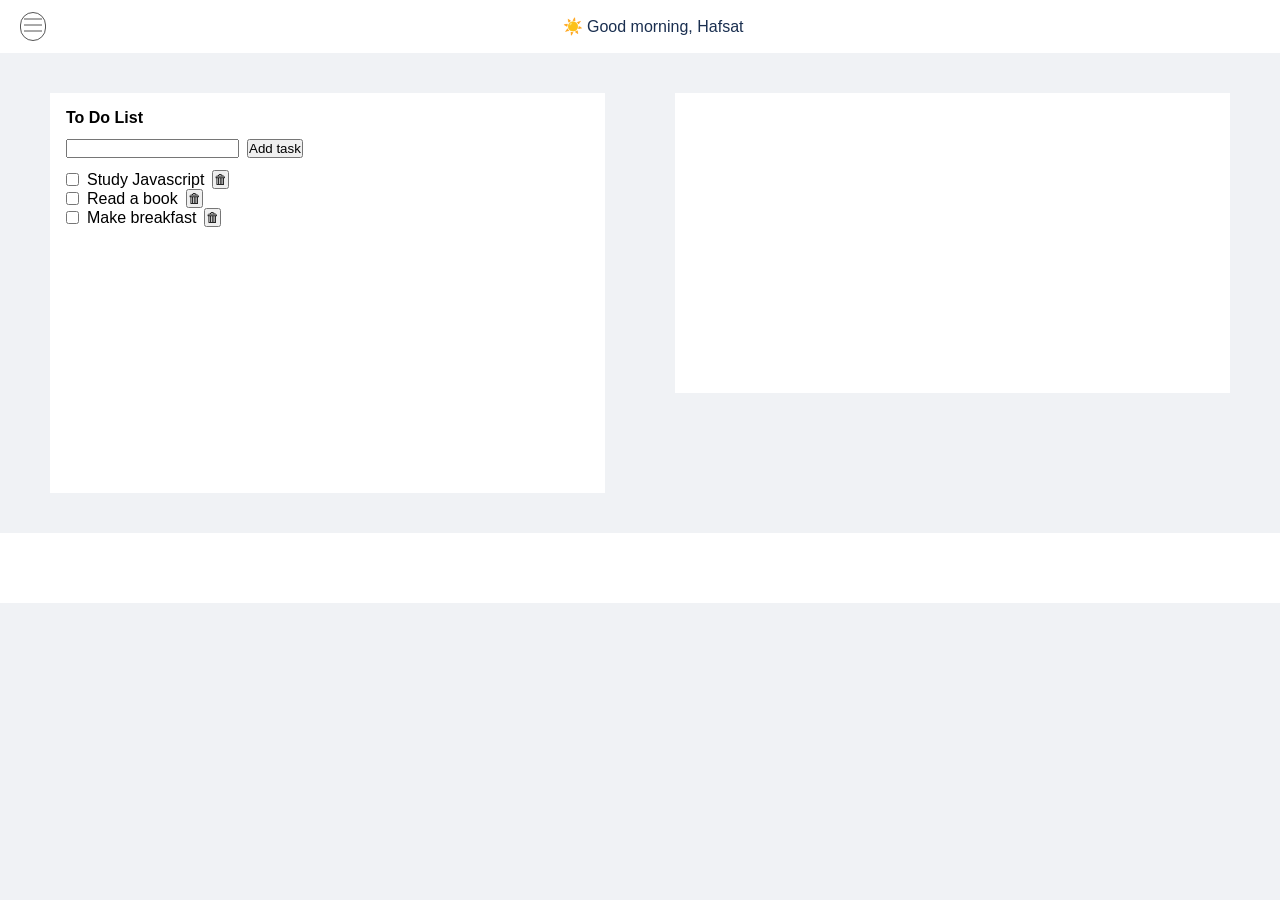
==== index.html @ ef816823 "fix: correct task row class names and align input row" ====
<!DOCTYPE html>
<html lang="en">
<head>
    <meta charset="UTF-8">
    <meta name="viewport" content="width=device-width, initial-scale=1.0">
    <title>My Dashboard</title>
    <link rel="stylesheet" href="style.css">
</head>
<body>
    
    <nav class="nav-bar">
        <button class="menu"> <svg xmlns="http://www.w3.org/2000/svg" width="24" height="24" viewBox="0 0 24 24">
  <path d="M3 6h18M3 12h18M3 18h18" stroke="currentColor" stroke-width="1"/>
</svg>

</button>
        <p class="dynamic-greeting"> ☀️ Good morning, Hafsat </p>
            <h2 class="live-clock"></h2>
        
    </nav>

<div class="main">
    <div class="to-do-list">
        <h2 class="panel-title"> To Do List</h2>
        <div class="input-row">
        <input type="text"> 
        <button class="add-task"> Add task</button>
        </div> 
        <div class="task-item">
            <input type="checkbox">
            <span> Study Javascript</span>
            <button class="del-btn">🗑</button>
        </div> 
        <div class="task-item">
            <input type="checkbox">
            <span> Read a book</span>
            <button class="del-btn">🗑</button>
         </div>    
        <div class="task-item">
            <input type="checkbox">
            <span> Make breakfast</span>
            <button class="del-btn">🗑</button> 
         </div>       
    </div>

        <div class="focus-timer"></div>
</div>
<div class="progress-section"></div>
<script src="script.js"></script>
</body>
</html>
---- style.css ----
*{
    margin:0px ;
    padding:0px ;
    box-sizing:border-box;
}
body{
    background-color:#f0f2f5;
    font-family: sans-serif;
}



.nav-bar{
    display: flex;
    justify-content: space-between;
    align-items: center;
    background-color: white;
    padding: 12px 20px;
}

.menu{
    border-radius: 25px;
    background-color: white;
    color:#555555;
    cursor: pointer;
    border: 1px solid #555555;
}

.main{
    display: flex;
    gap: 70px;
    margin-top: 40px;
}

.to-do-list{
    background-color: white;
    padding: 16px;
    flex: 1;
    min-height: 400px;
    margin-left: 50px;
}

.input-row {
    display: flex;
    gap: 8px;
    margin-bottom: 12px;
}

.panel-title{
    font-size: 16px;
    margin-bottom: 12px;
}


.focus-timer{
    background-color: white;
    padding: 16px;
    flex: 1;
    height: 300px;
    margin-right:50px ;
}

.progress-section{
    background-color: white;
    margin-top: 40px;
    padding: 16px;
    height: 70px;
    min-width:fit-content;
}

.dynamic-greeting{
    color: #1A2F50;
}

.task-item{
    display: flex;
    align-items: center;
    gap: 8px;
}
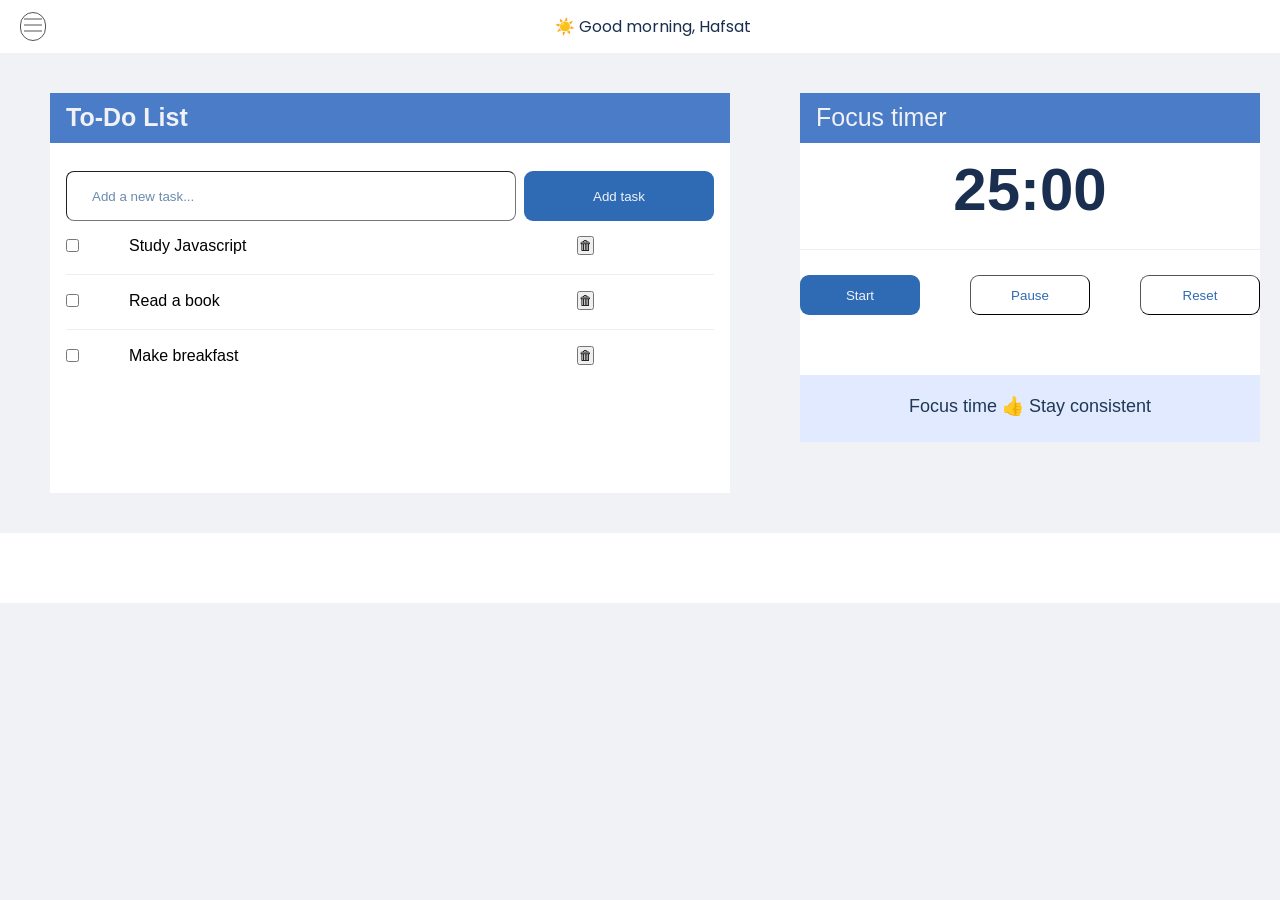
==== commit bfeac4d7: "Completed structure and styling of to do list and focus timer section" ====
--- a/index.html
+++ b/index.html
@@ -4,6 +4,7 @@
     <meta charset="UTF-8">
     <meta name="viewport" content="width=device-width, initial-scale=1.0">
     <title>My Dashboard</title>
+    <link href="https://fonts.googleapis.com/css2?family=Poppins:wght@400;600&display=swap" rel="stylesheet">
     <link rel="stylesheet" href="style.css">
 </head>
 <body>
@@ -21,9 +22,10 @@
 
 <div class="main">
     <div class="to-do-list">
-        <h2 class="panel-title"> To Do List</h2>
+        <h2 class="panel-title"> To-Do List</h2>
+        <div class="todo-content">
         <div class="input-row">
-        <input type="text"> 
+        <input type="text" class="input-task" placeholder="Add a new task..."> 
         <button class="add-task"> Add task</button>
         </div> 
         <div class="task-item">
@@ -31,21 +33,35 @@
             <span> Study Javascript</span>
             <button class="del-btn">🗑</button>
         </div> 
+        <hr class="items-hr">
         <div class="task-item">
             <input type="checkbox">
             <span> Read a book</span>
             <button class="del-btn">🗑</button>
          </div>    
+         <hr class="items-hr">
         <div class="task-item">
             <input type="checkbox">
             <span> Make breakfast</span>
             <button class="del-btn">🗑</button> 
          </div>       
+         </div>
     </div>
 
-        <div class="focus-timer"></div>
+        <div class="focus-timer">
+            <div class="panel-title">Focus timer</div>
+            <h1 class="timer">25:00</h1>
+            <hr class="timer-hr">
+            <div class="timer-btns">
+            <button class="start-btn">Start</button>
+            <button class="pause-btn">Pause</button>
+            <button class="reset-btn">Reset</button>
+            </div>
+            <div class="motivation-text">Focus time 👍 Stay consistent </div>
+        </div>    
+</div>            
+<div class="progress-section">
 </div>
-<div class="progress-section"></div>
 <script src="script.js"></script>
 </body>
 </html>
--- a/style.css
+++ b/style.css
@@ -7,9 +7,6 @@
     background-color:#f0f2f5;
     font-family: sans-serif;
 }
-
-
-
 .nav-bar{
     display: flex;
     justify-content: space-between;
@@ -17,7 +14,6 @@
     background-color: white;
     padding: 12px 20px;
 }
-
 .menu{
     border-radius: 25px;
     background-color: white;
@@ -34,32 +30,33 @@
 
 .to-do-list{
     background-color: white;
-    padding: 16px;
     flex: 1;
     min-height: 400px;
     margin-left: 50px;
+
 }
-
 .input-row {
     display: flex;
     gap: 8px;
+    margin-bottom: 15px;
+}
+.panel-title{
+    font-size: 25px;
     margin-bottom: 12px;
+    background-color: #4a7cc7;
+    height: 50px;
+    color: #f0f2f5;
+    padding: 10px 16px;
 }
-
-.panel-title{
-    font-size: 16px;
-    margin-bottom: 12px;
+.todo-content {
+    padding: 16px;
 }
-
-
 .focus-timer{
     background-color: white;
-    padding: 16px;
     flex: 1;
     height: 300px;
     margin-right:50px ;
 }
-
 .progress-section{
     background-color: white;
     margin-top: 40px;
@@ -67,14 +64,93 @@
     height: 70px;
     min-width:fit-content;
 }
-
 .dynamic-greeting{
     color: #1A2F50;
+    font-family: 'Poppins', sans-serif;
 }
-
 .task-item{
     display: flex;
     align-items: center;
-    gap: 8px;
+    gap: 50px;
+    margin-bottom: 19px;
+    margin-right: 120px;
 }
+.input-task{
+    height: 50px;
+    width: 450px;
+    border-radius: 8px;
+    border-width: 0.1px;
+    padding-left: 25px;
+}
+input::placeholder{
+    color: #6B8BAE;
+}
+.add-task{
+    height: 50px;
+    width: 190px;
+    background-color: #2F6BB5;
+    color: #f0f2f5;
+    border: none;
+    border-radius: 9px; 
+}
+.task-item span{
+    flex:1;
+}
+.timer{
+    text-align: center;
+    margin-bottom: 25px;
+    font-size: 60px;
+    color: #1A2F50;
+}
+.timer-btns{
+    display: flex;
+    gap: 50px;
+    justify-content: center;
+    margin-bottom: 60px;
+   
+}
+.start-btn{
+    height: 40px;
+    width: 120px;
+    background-color: #2F6BB5;
+    color: #f0f2f5;
+    border: none;
+    border-radius: 9px; 
+}
+.pause-btn{
+    height: 40px;
+    width: 120px;
+    background-color:white;
+    color: #2F6BB5;
+    border-width: 0.5px;
+    border-radius: 9px; 
+}
+.reset-btn{
+    height: 40px;
+    width: 120px;
+    background-color: white; 
+    color: #2F6BB5;
+    border-width: 0.5px;
+    border-radius: 9px; 
+}
+.items-hr {
+    border: none;
+    border-top: 1px solid #eeeeee;
+    margin: 16px 0;
+}
+.timer-hr{
+    border: none;
+    border-top: 1px solid #eeeeee;
+    margin-bottom: 25px;
+}
+.motivation-text{
+    color: #1F3955;
+    background-color: #e2eaff;
+    font-size: 18px;
+    height: 67px;
+    text-align: center;
+    margin-top: 20px;
+    padding-top: 20px;
 
+
+}
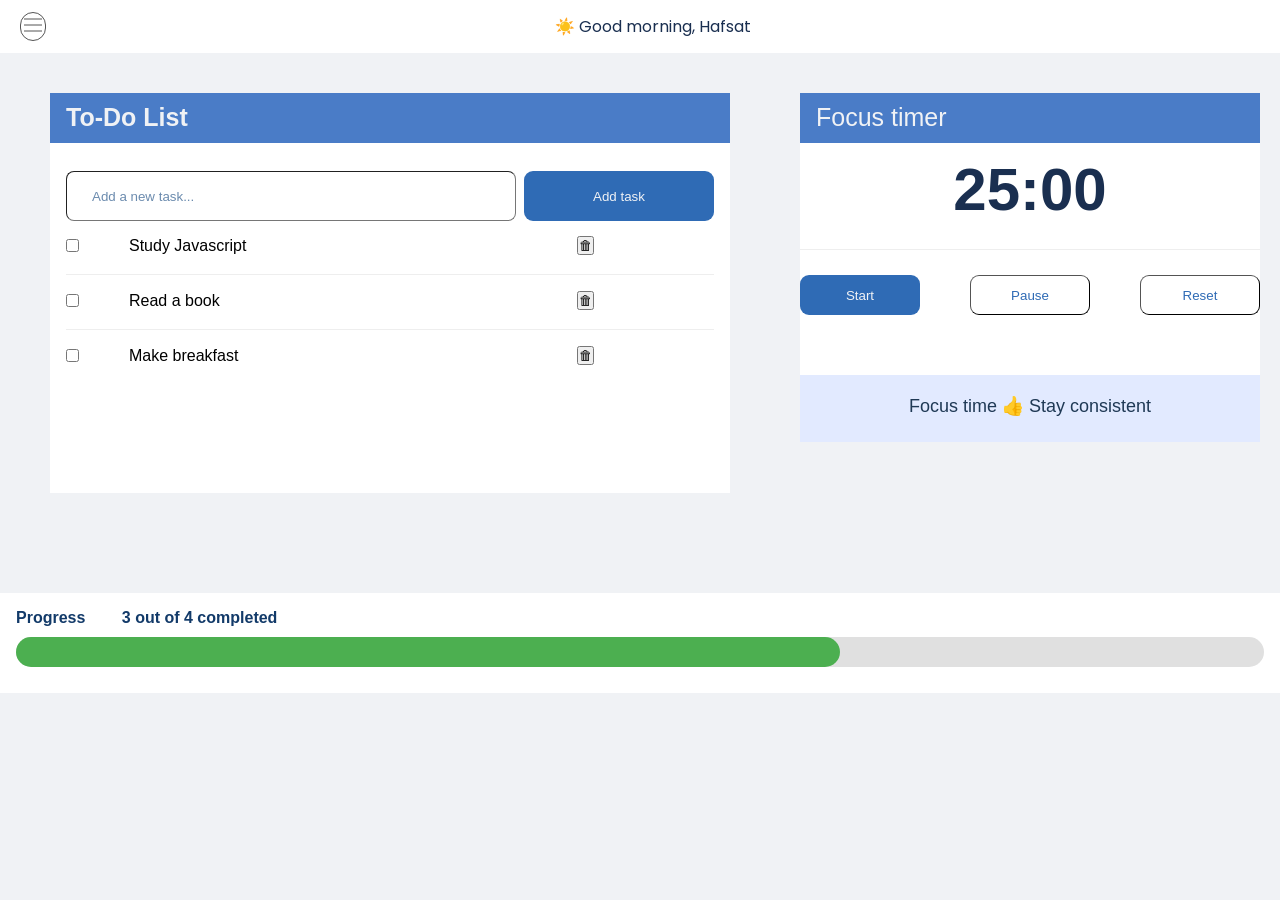
==== commit 69e40dbb: "Added progress section structure and styling" ====
--- a/index.html
+++ b/index.html
@@ -61,6 +61,10 @@
         </div>    
 </div>            
 <div class="progress-section">
+    <p class="progress-label"> Progress <span class="progress-section"></span> 3 out of 4 completed</p>
+<div class="progress-bar-bg">
+    <div class="progress-bar-fill"></div>
+</div>
 </div>
 <script src="script.js"></script>
 </body>
--- a/style.css
+++ b/style.css
@@ -26,6 +26,7 @@
     display: flex;
     gap: 70px;
     margin-top: 40px;
+    margin-bottom: 100px;
 }
 
 .to-do-list{
@@ -151,6 +152,25 @@
     text-align: center;
     margin-top: 20px;
     padding-top: 20px;
-
-
+}
+.progress-bar-bg{
+    background-color: #e0e0e0;
+    height:30px;
+    border-radius: 99px; 
+    margin-top: 10px;
+}
+.progress-bar-fill{
+    background-color: #4caf50;
+    border-radius: 99px;
+    width: 66%;
+    height: 100%;
+}
+.progress-section{
+    margin-bottom: 40px;
+    padding-bottom: 10px;
+    height: 100px;
+}
+.progress-label{
+    color: #123A69;
+    font-weight: 700;
 }
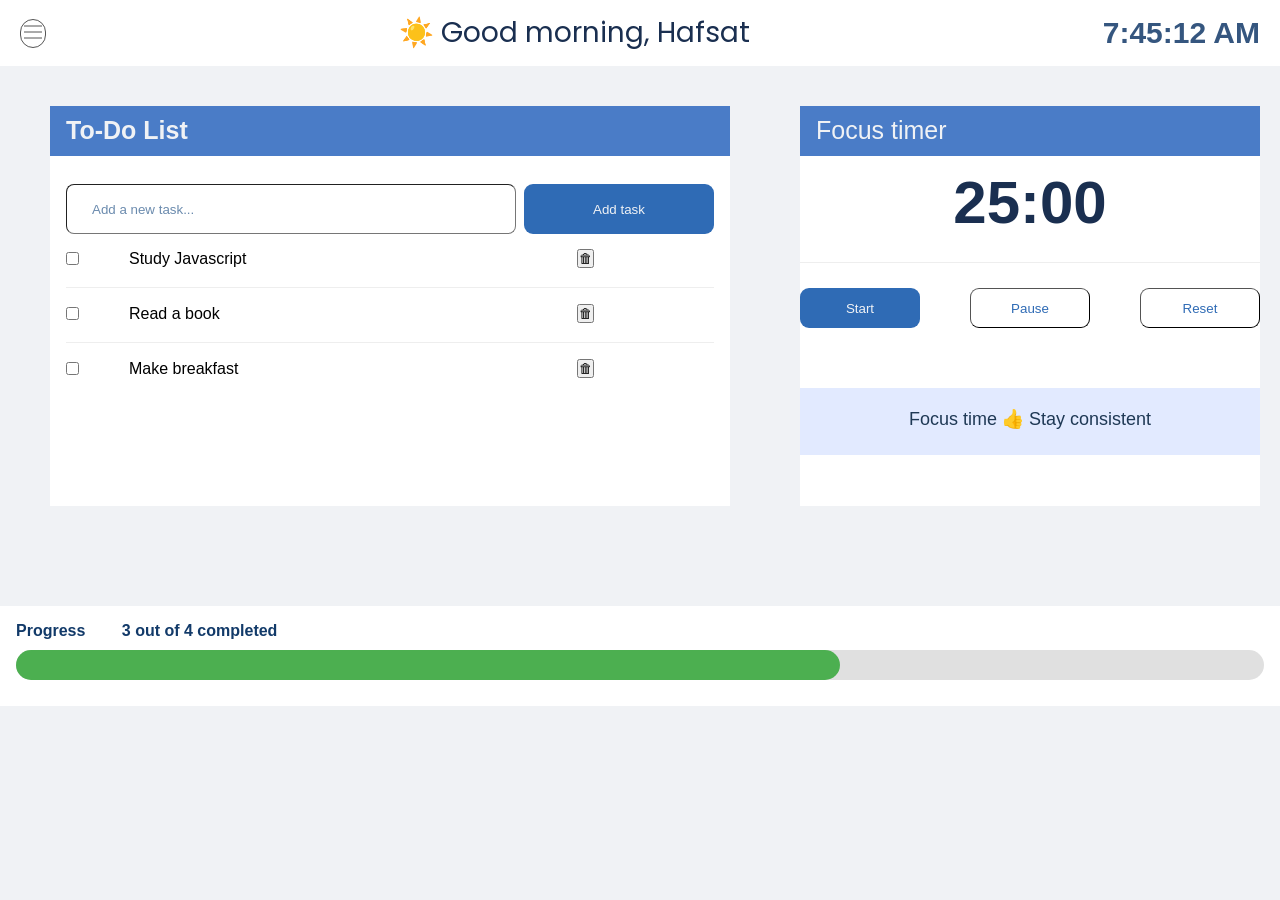
==== commit 2139580c: "completed progress bar structure and styling, made the website responsive" ====
--- a/index.html
+++ b/index.html
@@ -8,16 +8,13 @@
     <link rel="stylesheet" href="style.css">
 </head>
 <body>
-    
     <nav class="nav-bar">
         <button class="menu"> <svg xmlns="http://www.w3.org/2000/svg" width="24" height="24" viewBox="0 0 24 24">
-  <path d="M3 6h18M3 12h18M3 18h18" stroke="currentColor" stroke-width="1"/>
-</svg>
-
-</button>
+        <path d="M3 6h18M3 12h18M3 18h18" stroke="currentColor" stroke-width="1"/>
+        </svg>
+        </button>
         <p class="dynamic-greeting"> ☀️ Good morning, Hafsat </p>
-            <h2 class="live-clock"></h2>
-        
+            <h2 class="live-clock">7:45:12 AM</h2>
     </nav>
 
 <div class="main">
--- a/style.css
+++ b/style.css
@@ -14,6 +14,15 @@
     background-color: white;
     padding: 12px 20px;
 }
+.dynamic-greeting{
+    color: #1A2F50;
+    font-family: 'Poppins', sans-serif;
+    font-size: 28px;
+}
+.live-clock{
+    color:#35567F;
+    font-size: 30px;
+}
 .menu{
     border-radius: 25px;
     background-color: white;
@@ -45,7 +54,7 @@
     font-size: 25px;
     margin-bottom: 12px;
     background-color: #4a7cc7;
-    height: 50px;
+    min-height: 50px;
     color: #f0f2f5;
     padding: 10px 16px;
 }
@@ -55,19 +64,15 @@
 .focus-timer{
     background-color: white;
     flex: 1;
-    height: 300px;
+    min-height: 300px;
     margin-right:50px ;
 }
 .progress-section{
     background-color: white;
     margin-top: 40px;
     padding: 16px;
-    height: 70px;
+    min-height: 70px;
     min-width:fit-content;
-}
-.dynamic-greeting{
-    color: #1A2F50;
-    font-family: 'Poppins', sans-serif;
 }
 .task-item{
     display: flex;
@@ -111,29 +116,21 @@
    
 }
 .start-btn{
-    height: 40px;
-    width: 120px;
+    min-height: 40px;
+    min-width: 120px;
     background-color: #2F6BB5;
     color: #f0f2f5;
     border: none;
     border-radius: 9px; 
 }
-.pause-btn{
-    height: 40px;
-    width: 120px;
+.pause-btn, .reset-btn{
+    min-height: 40px;
+    min-width: 120px;
     background-color:white;
     color: #2F6BB5;
     border-width: 0.5px;
     border-radius: 9px; 
 }
-.reset-btn{
-    height: 40px;
-    width: 120px;
-    background-color: white; 
-    color: #2F6BB5;
-    border-width: 0.5px;
-    border-radius: 9px; 
-}
 .items-hr {
     border: none;
     border-top: 1px solid #eeeeee;
@@ -148,7 +145,7 @@
     color: #1F3955;
     background-color: #e2eaff;
     font-size: 18px;
-    height: 67px;
+    min-height: 67px;
     text-align: center;
     margin-top: 20px;
     padding-top: 20px;
@@ -173,4 +170,53 @@
 .progress-label{
     color: #123A69;
     font-weight: 700;
-}+}
+@media (max-width: 768px) {
+    .main{
+        flex-direction: column;
+        gap: 20px;
+        margin-top: 20px;
+        margin-bottom: 40px;
+    }
+    .to-do-list {
+        margin-left: 16px;
+        margin-right: 16px;
+    }
+    .focus-timer {
+        margin-left: 16px;
+        margin-right: 16px;
+    }
+    .progress-section {
+        margin-left: 16px;
+        margin-right: 16px;
+    }
+    .input-task{
+        width: 100%;
+    }
+    .add-task{
+        width: 120px;
+    }
+    .task-item{
+        gap: 10px;
+        margin-right: 0;
+    }
+    .timer{
+        font-size: 40px;
+    }
+    .timer-btns{
+        gap:10px;
+    }
+    .start-btn, .pause-btn, .reset-btn{
+        min-width: 80px;
+    }
+    .dynamic-greeting{
+        font-size: 15px;
+    }
+    .live-clock{
+        font-size: 15px;
+        padding-right: 2px;
+    }
+    .nav-bar{
+        text-align: center;
+    }
+}
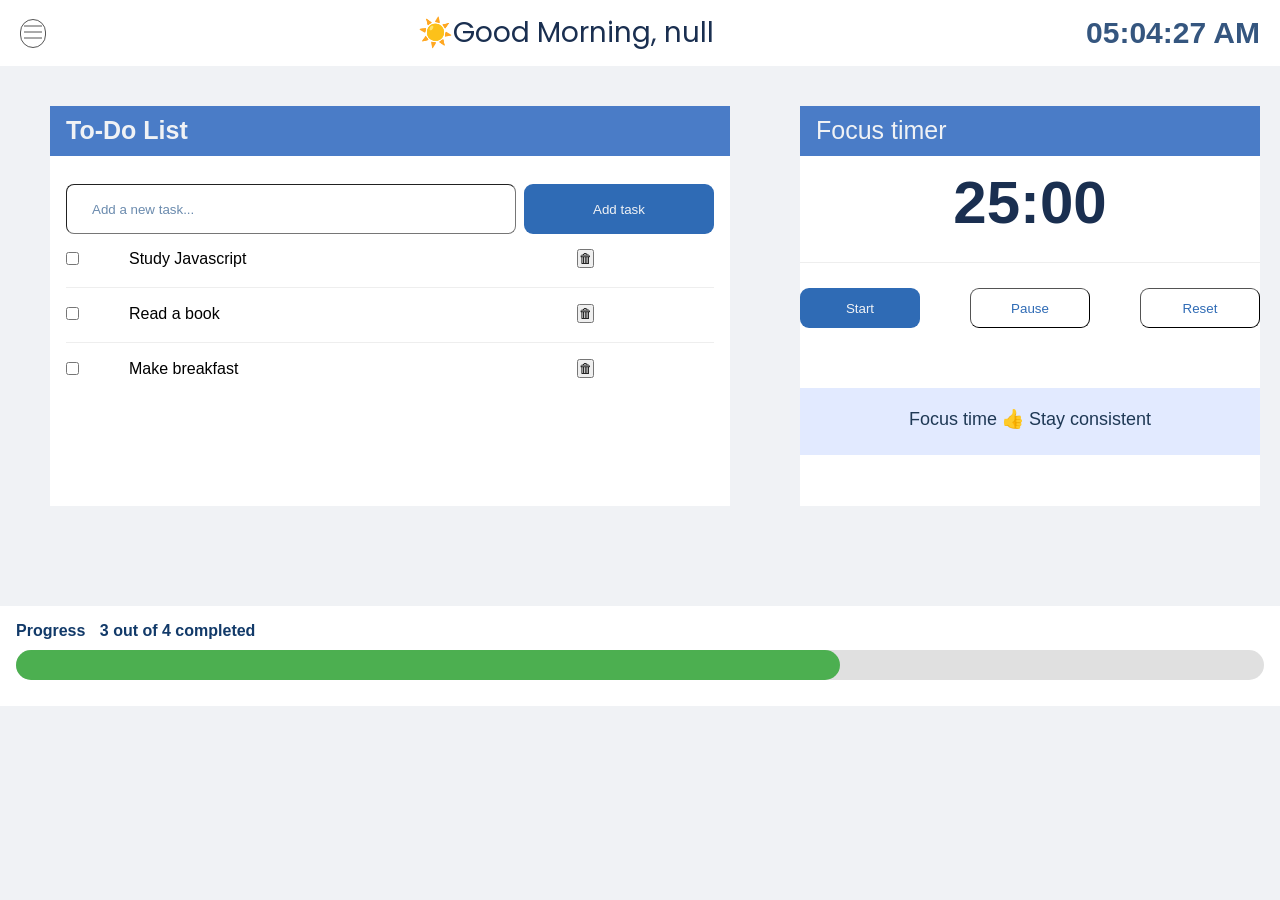
==== commit 89e604d1: "feat: add live clock with AM/PM and dynamic greeting with user prompt" ====
--- a/index.html
+++ b/index.html
@@ -58,7 +58,7 @@
         </div>    
 </div>            
 <div class="progress-section">
-    <p class="progress-label"> Progress <span class="progress-section"></span> 3 out of 4 completed</p>
+    <p class="progress-label"> Progress <span class="progress-text"></span> 3 out of 4 completed</p>
 <div class="progress-bar-bg">
     <div class="progress-bar-fill"></div>
 </div>
--- a/style.css
+++ b/style.css
@@ -171,6 +171,11 @@
     color: #123A69;
     font-weight: 700;
 }
+.progress-text {
+    margin-left: 10px;
+    font-weight: 400;
+    color: #555555;
+}
 @media (max-width: 768px) {
     .main{
         flex-direction: column;
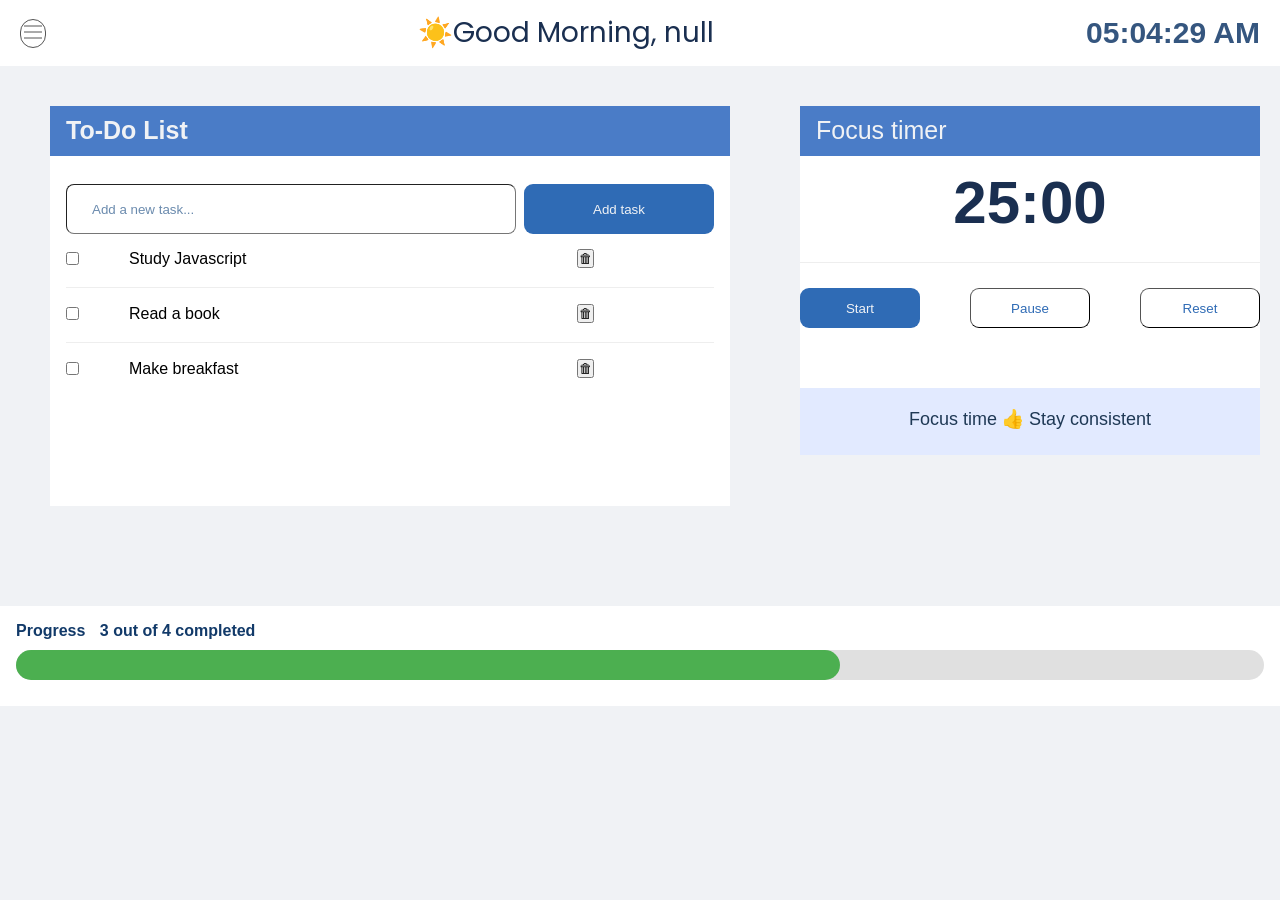
==== commit c0098963: "feat: add task input and dynamic task display functionality" ====
--- a/index.html
+++ b/index.html
@@ -23,8 +23,9 @@
         <div class="todo-content">
         <div class="input-row">
         <input type="text" class="input-task" placeholder="Add a new task..."> 
-        <button class="add-task"> Add task</button>
+        <button class="add-task" onclick="addTasks()"> Add task</button>
         </div> 
+        <div id="task-list">
         <div class="task-item">
             <input type="checkbox">
             <span> Study Javascript</span>
@@ -43,6 +44,7 @@
             <button class="del-btn">🗑</button> 
          </div>       
          </div>
+         </div>
     </div>
 
         <div class="focus-timer">
@@ -50,9 +52,9 @@
             <h1 class="timer">25:00</h1>
             <hr class="timer-hr">
             <div class="timer-btns">
-            <button class="start-btn">Start</button>
-            <button class="pause-btn">Pause</button>
-            <button class="reset-btn">Reset</button>
+            <button class="start-btn"  onclick="startTimer()">Start</button>
+            <button class="pause-btn"  onclick="pauseTimer()">Pause</button>
+            <button class="reset-btn"  onclick="resetTimer()">Reset</button>
             </div>
             <div class="motivation-text">Focus time 👍 Stay consistent </div>
         </div>    
--- a/style.css
+++ b/style.css
@@ -64,7 +64,7 @@
 .focus-timer{
     background-color: white;
     flex: 1;
-    min-height: 300px;
+    height: 300px;
     margin-right:50px ;
 }
 .progress-section{
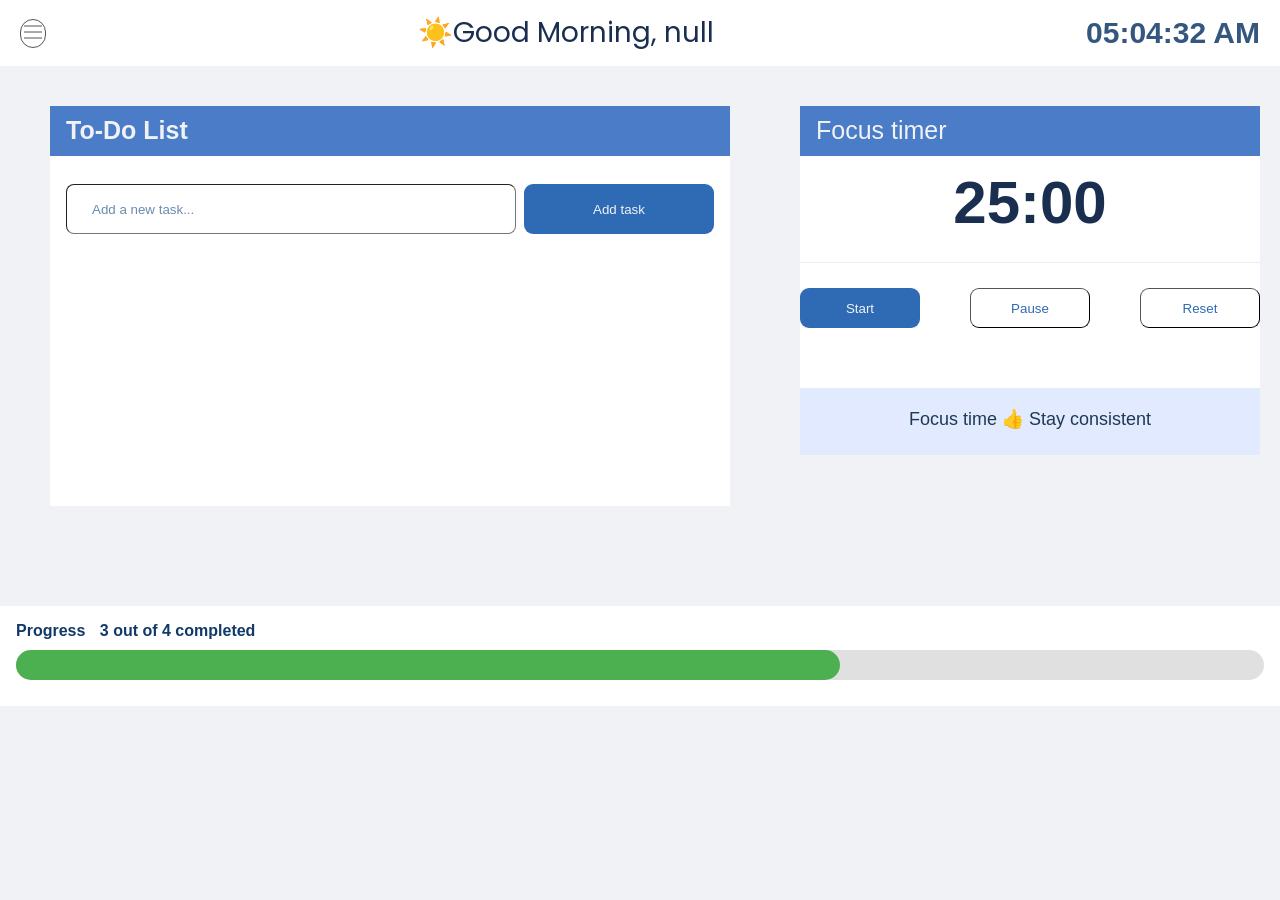
==== commit e132b471: "feat: Add delete task functionality" ====
--- a/index.html
+++ b/index.html
@@ -13,7 +13,7 @@
         <path d="M3 6h18M3 12h18M3 18h18" stroke="currentColor" stroke-width="1"/>
         </svg>
         </button>
-        <p class="dynamic-greeting"> ☀️ Good morning, Hafsat </p>
+        <p class="dynamic-greeting"> </p>
             <h2 class="live-clock">7:45:12 AM</h2>
     </nav>
 
@@ -25,24 +25,7 @@
         <input type="text" class="input-task" placeholder="Add a new task..."> 
         <button class="add-task" onclick="addTasks()"> Add task</button>
         </div> 
-        <div id="task-list">
-        <div class="task-item">
-            <input type="checkbox">
-            <span> Study Javascript</span>
-            <button class="del-btn">🗑</button>
-        </div> 
-        <hr class="items-hr">
-        <div class="task-item">
-            <input type="checkbox">
-            <span> Read a book</span>
-            <button class="del-btn">🗑</button>
-         </div>    
-         <hr class="items-hr">
-        <div class="task-item">
-            <input type="checkbox">
-            <span> Make breakfast</span>
-            <button class="del-btn">🗑</button> 
-         </div>       
+        <div id="task-list">  
          </div>
          </div>
     </div>
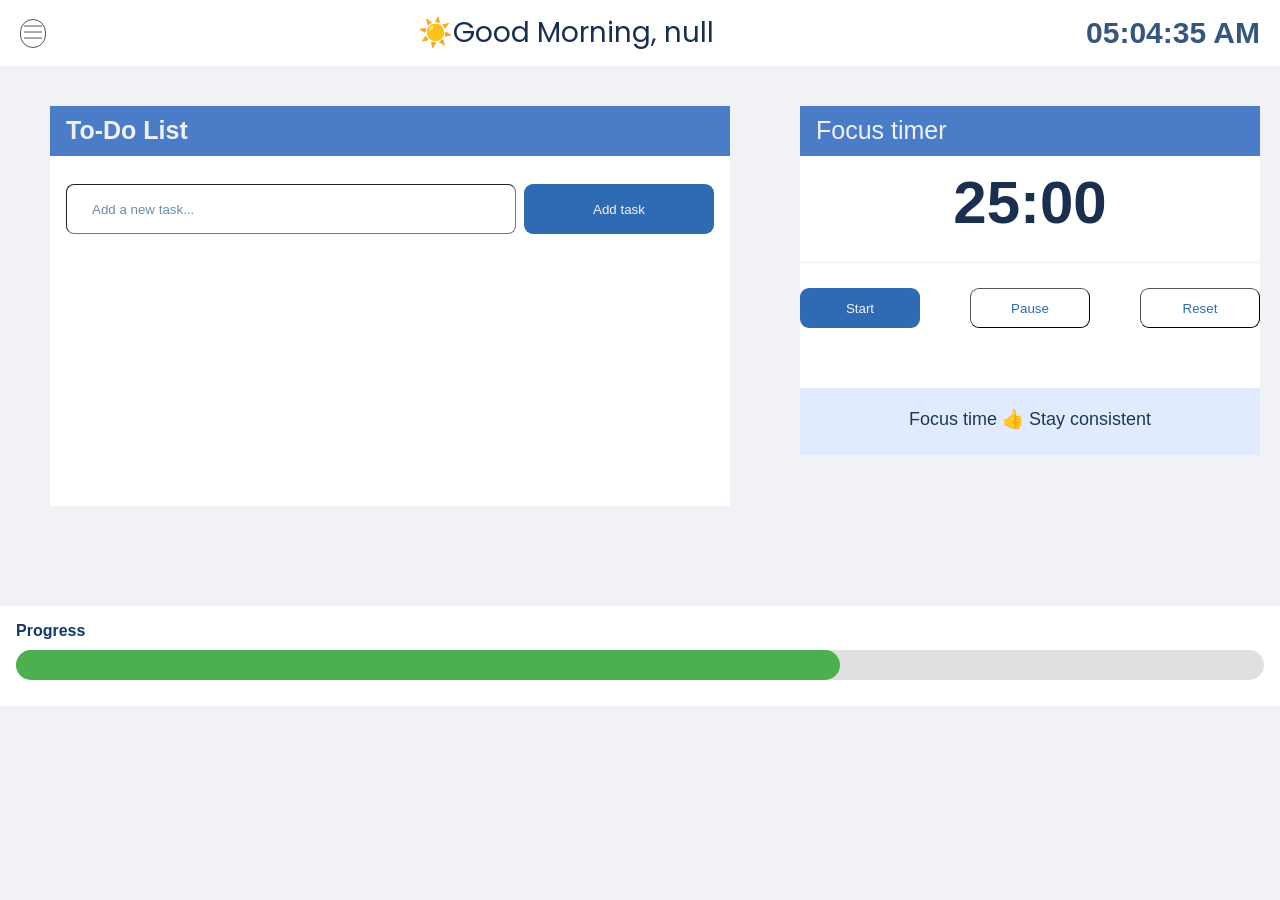
==== commit 2a3327bc: "feat: add persistent timer state and task storage via localStoge" ====
--- a/index.html
+++ b/index.html
@@ -43,7 +43,7 @@
         </div>    
 </div>            
 <div class="progress-section">
-    <p class="progress-label"> Progress <span class="progress-text"></span> 3 out of 4 completed</p>
+    <p class="progress-label"> Progress <span class="progress-text"></span></p>
 <div class="progress-bar-bg">
     <div class="progress-bar-fill"></div>
 </div>
